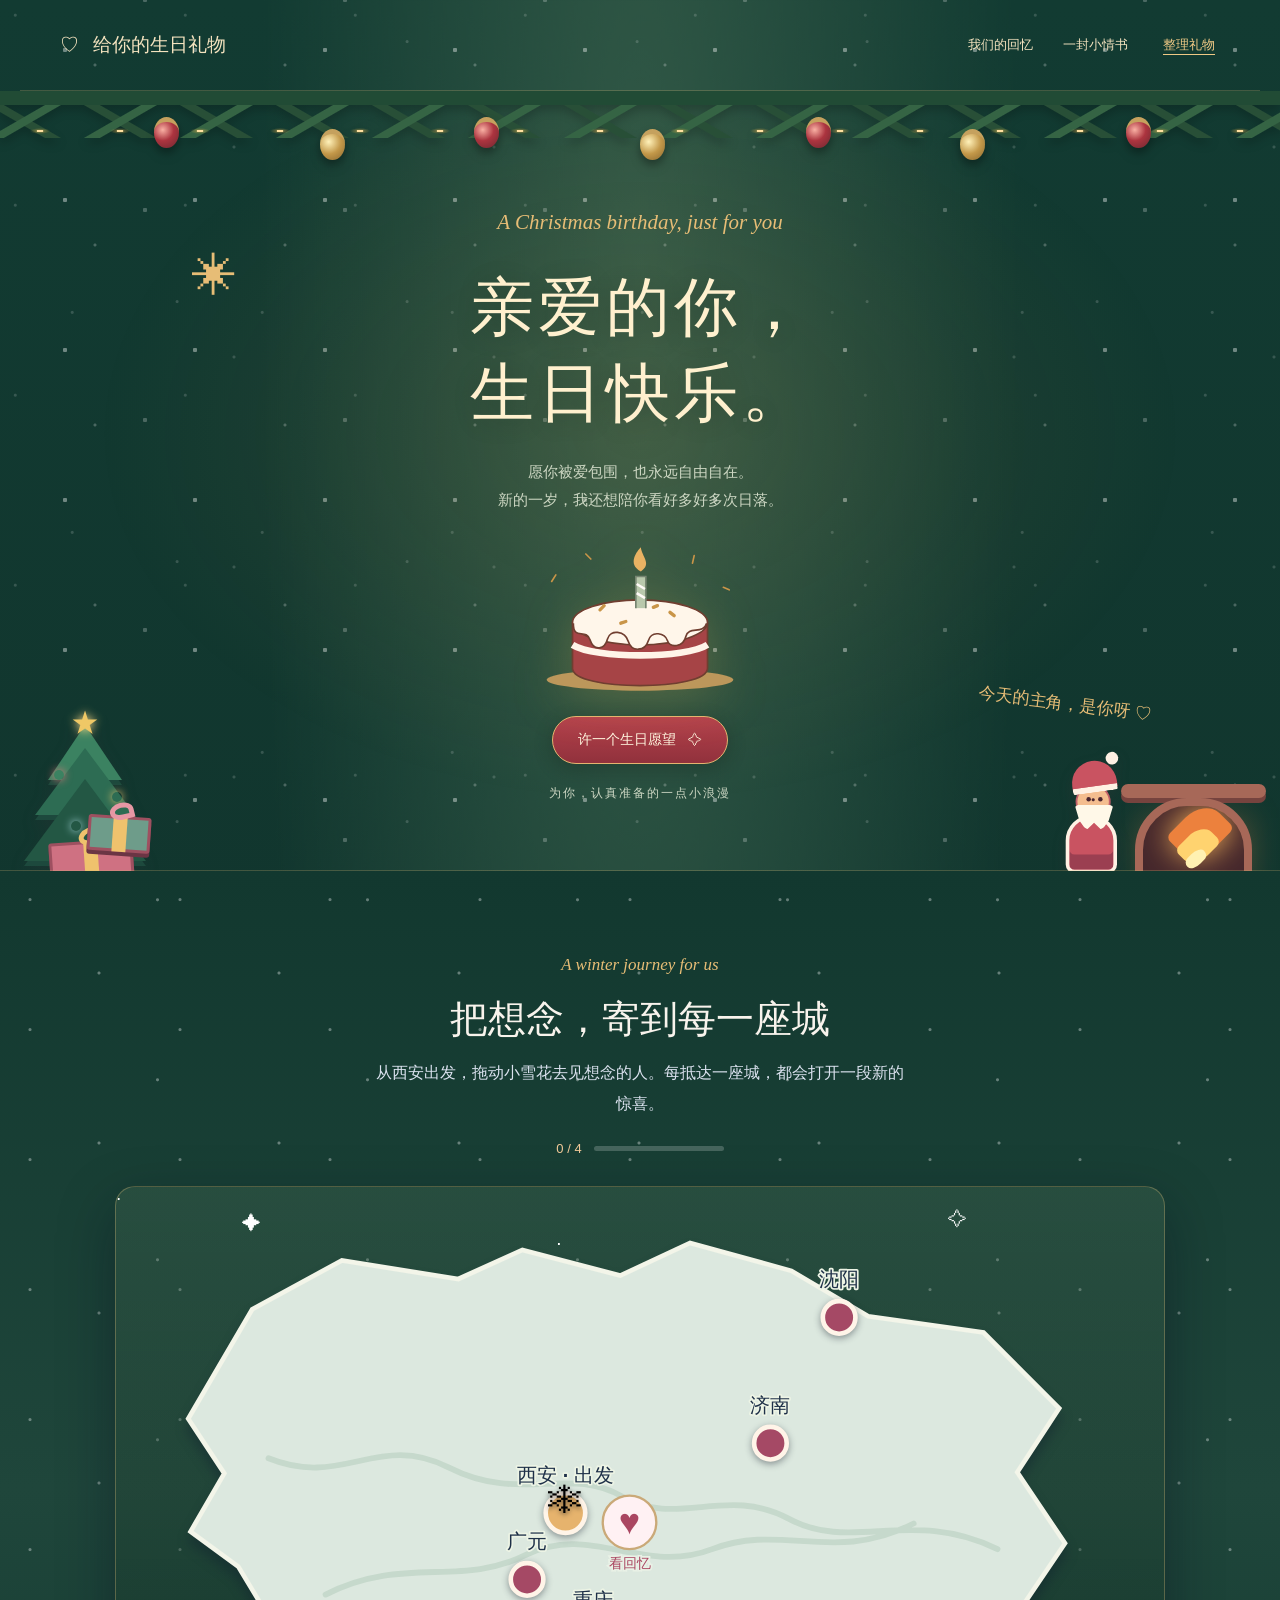
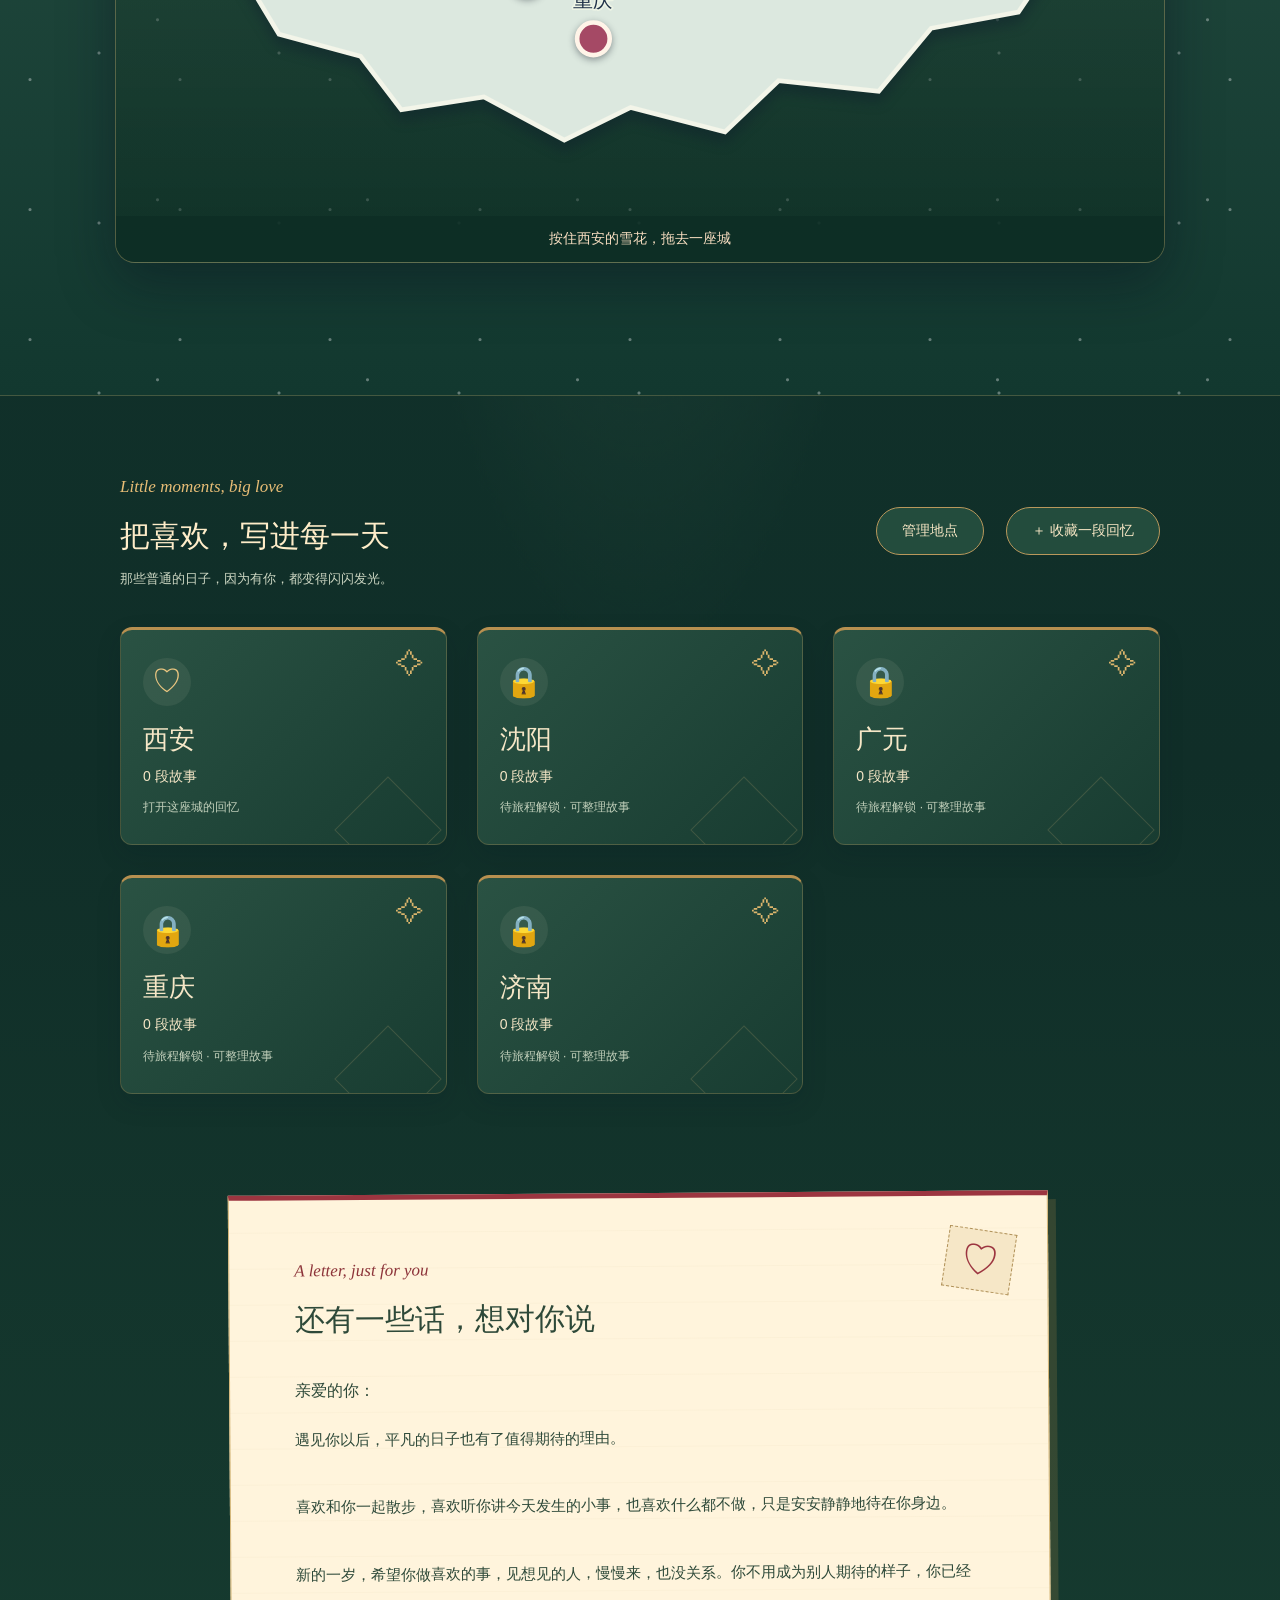
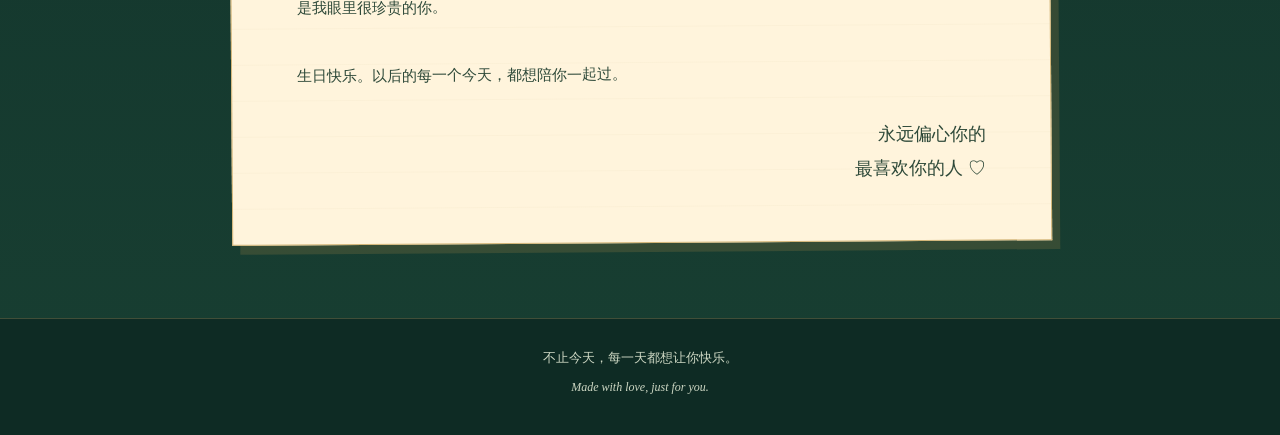
==== index.html @ ed6d3e43 "first" ====
<!doctype html>
<html lang="zh-CN">
<head>
  <meta charset="UTF-8">
  <meta name="viewport" content="width=device-width, initial-scale=1">
  <meta name="theme-color" content="#123b32">
  <title>把喜欢，写进每一天</title>
  <link rel="stylesheet" href="styles.css">
</head>
<body>
  <audio id="birthday-music" src="%E5%A4%AA%E8%81%AA%E6%98%8E-%E9%99%88%E7%BB%AE%E8%B4%9E.mp3" preload="none" loop></audio>
  <button id="music-toggle" class="music-toggle" type="button" hidden aria-label="播放背景音乐" aria-pressed="false">♫ 播放音乐</button>
  <div class="christmas-decor" aria-hidden="true">
    <div class="snow-layer snow-layer-one"></div><div class="snow-layer snow-layer-two"></div>
    <div class="christmas-tree"><span class="tree-star">★</span><i class="tree-layer tree-layer-one"></i><i class="tree-layer tree-layer-two"></i><i class="tree-layer tree-layer-three"></i><b class="tree-trunk"></b><span class="tree-light light-one"></span><span class="tree-light light-two"></span><span class="tree-light light-three"></span><span class="tree-light light-four"></span></div>
    <div class="gift-stack"><span class="gift gift-large"><i></i><b></b></span><span class="gift gift-small"><i></i><b></b></span></div>
    <div class="santa-claus"><span class="santa-hat"></span><span class="santa-face">●</span><span class="santa-beard"></span><span class="santa-body"></span></div>
    <div class="fireplace"><span class="fireplace-mantle"></span><span class="fireplace-opening"><i></i><b></b><em></em></span><span class="fireplace-glow"></span></div>
  </div>
  <header class="topbar"><a class="brand" href="#">♡ &nbsp; 给你的生日礼物</a><nav aria-label="主导航"><a href="#memories">我们的回忆</a><a href="#letter">一封小情书</a><button id="manage" class="quiet editor-only">整理礼物</button></nav></header>
  <main>
    <section class="hero" aria-labelledby="birthday-title">
      <div class="holiday-garland" aria-hidden="true"><span></span><span></span><span></span><span></span><span></span><span></span><span></span></div>
      <span class="tiny-flower" aria-hidden="true">✳</span>
      <p class="handwritten">A Christmas birthday, just for you</p>
      <h1 id="birthday-title"><span id="recipient">亲爱的你</span>，<br>生日快乐。</h1>
      <p id="subtitle" class="subtitle"></p>
      <div class="cake" aria-hidden="true"><svg viewBox="0 0 300 220" fill="none"><ellipse cx="150" cy="193" rx="112" ry="13" fill="#edddd9"/><path d="M69 124v55c0 28 162 28 162 0v-55" fill="#ecc2cc" stroke="#9d6979" stroke-width="2"/><path d="M69 151c27 17 136 17 162 0" stroke="#fff4e8" stroke-width="8"/><ellipse cx="150" cy="124" rx="81" ry="27" fill="#fff6ea" stroke="#9d6979" stroke-width="2"/><path d="M70 125c0 22 15 5 20 20s18 11 21-1 21-10 25 3 20 12 24-1 20-9 23 0 19 8 22-5 21-2 25-16" fill="#fff6ea" stroke="#9d6979" stroke-width="2"/><path d="M145 107V69h12v38" fill="#b9c8ac" stroke="#768571" stroke-width="2"/><path d="m146 78 10 6m-10 5 10 6" stroke="#fffaf7" stroke-width="3"/><path class="flame" d="M151 63c-17-9-4-25 0-29 1 11 14 20 0 29Z" fill="#e9b263"/><path d="m102 109 5-5m79 8 5 4m-64 9 6-2m33-17 5-2" stroke="#b46b81" stroke-width="4" stroke-linecap="round"/><path d="m44 75 5-8m201 15 7 3M91 48l-6-6m130 2-2 9" stroke="#c28a9d" stroke-width="2" stroke-linecap="round"/></svg></div>
      <button id="wish" class="primary">许一个生日愿望 <span aria-hidden="true">✧</span></button>
      <p id="birthday-date" class="date-line"></p>
      <span class="hero-note">今天的主角，是你呀 ♡</span>
    </section>
    <section id="journey" class="journey-section">
      <div class="journey-intro">
        <p class="handwritten small">A winter journey for us</p>
        <h2>把想念，寄到每一座城</h2>
        <p>从西安出发，拖动小雪花去见想念的人。每抵达一座城，都会打开一段新的惊喜。</p>
        <div class="journey-progress" aria-live="polite"><span id="journey-progress-count">0 / 4</span><i><b id="journey-progress-bar"></b></i></div>
      </div>
      <div class="map-shell">
        <div class="map-sky" aria-hidden="true"><span>✦</span><span>·</span><span>✧</span><span>·</span></div>
        <svg id="china-map" class="china-map" viewBox="0 0 900 540" role="group" aria-labelledby="map-title map-desc">
          <title id="map-title">冬日中国旅程地图</title><desc id="map-desc">从西安拖动雪花到沈阳、重庆、广元或济南，触发不同交通工具。</desc>
          <path class="china-land" d="M117 105 194 63 294 79 349 54 433 76 493 48 580 72 646 111 745 125 810 190 774 245 815 306 775 365 700 379 655 433 569 424 523 468 442 447 385 475 316 438 245 449 210 403 140 384 105 326 64 296 93 246 62 199Z"/>
          <path class="map-ridge" d="M131 233c64 26 94-23 155 8s103-2 149 25 90-10 143 19 106-10 179 26M180 350c66-34 116-6 172-34s100 18 160-5 104 13 173-22"/>
          <g class="route-layer" id="route-layer"></g>
          <g id="city-layer"></g>
          <g id="frog-layer"></g>
          <g id="traveller-token" class="traveller-token" transform="translate(386 280)" aria-hidden="true"><circle r="24" fill="transparent" pointer-events="all"/><text text-anchor="middle">❄</text></g>
        </svg>
        <div class="map-instruction" id="map-instruction">按住西安的雪花，拖去一座城</div>
      </div>
      <div id="travel-result" class="travel-result" aria-live="polite"></div>
    </section>
    <section id="cake-station" class="cake-station" hidden>
      <div class="station-copy"><p class="handwritten small">A birthday cake, made by you</p><h2>冬日蛋糕</h2><p>沈阳的雪落下来之前，先亲手完成这块小小的生日蛋糕吧。</p></div>
      <div class="cake-workbench"><div class="cake-workspace-label"><span>冬日甜品台</span><span id="cake-progress">0 / 4 完成</span></div><div id="wish-float-layer" class="wish-float-layer" aria-live="polite"></div><div id="cake-preview" class="cake-preview" aria-label="可互动的立体生日蛋糕"><div class="cake-plate"></div><div class="cake-candle-row" aria-hidden="true"></div><div class="cake-candle-cover" aria-hidden="true"></div><div class="cake-top"><span class="cake-writing"></span></div><div class="cake-layer cake-layer-top"></div><div class="cake-layer cake-layer-middle"></div><div class="cake-layer cake-layer-bottom"></div><div class="cake-cream-piping"></div><div class="cake-decorations"></div></div><div class="cake-tools" role="group" aria-label="蛋糕制作工具"><button type="button" data-cake-action="cream">① 抹奶油</button><button type="button" data-cake-action="flower">② 裱花</button><button type="button" data-cake-action="write">③ 许愿</button><button type="button" data-cake-action="candle">④ 插蜡烛</button></div><div id="cake-write-tools" class="cake-write-tools" hidden><input id="cake-message-input" maxlength="18" placeholder="写下 18 字以内的愿望"><button id="cake-message-apply" type="button" class="outline">许下愿望</button></div><p id="cake-hint" class="cake-hint">先选择工具，再在蛋糕上操作：拖动抹奶油，点击装饰。</p></div>
      <div id="wish-panel" class="wish-panel" hidden><div class="fireworks" aria-hidden="true">✦　✧　✦</div><h2>现在，轮到你许愿了</h2><p>闭上眼睛，把最想实现的愿望交给今晚的星星。</p><button id="make-wish" class="primary" type="button">我许好了 ♡</button><div id="wish-message" class="wish-message"></div></div>
    </section>
    <section id="memories" class="memories section-wrap">
      <div class="section-heading"><div><p class="handwritten small">Little moments, big love</p><h2>把喜欢，写进每一天</h2><p class="muted">那些普通的日子，因为有你，都变得闪闪发光。</p></div><button id="manage-places" class="outline editor-only" type="button">管理地点</button><button id="add-memory" class="outline editor-only">＋ 收藏一段回忆</button></div>
      <div id="gallery" class="gallery"></div>
      <div id="empty" class="empty"><span aria-hidden="true">▧</span><h3>故事的第一页，留给我们</h3><p>放一张喜欢的照片，写下那天的小事。<br>以后再看，还是会忍不住微笑。</p><button id="first-memory" class="quiet editor-only">添加我们的第一张照片</button></div>
    </section>
    <section id="letter" class="letter-section section-wrap"><div class="letter-paper"><span class="letter-stamp" aria-hidden="true">♡</span><p class="handwritten small">A letter, just for you</p><h2>还有一些话，想对你说</h2><p id="letter-greeting"></p><div id="letter-body" class="letter-body"></div><p class="signature">永远偏心你的<br><span id="sender"></span> ♡</p></div></section>
  </main>
  <footer>不止今天，每一天都想让你快乐。<span>Made with love, just for you.</span></footer>
  <dialog id="settings-dialog" aria-labelledby="settings-title"><div class="dialog-top"><h2 id="settings-title">把这份礼物，变成我们的</h2><button class="close" data-close aria-label="关闭">×</button></div><form id="settings-form"><label>她的昵称<input name="recipient" maxlength="30" required></label><label>生日日期<input name="birthday" type="date"></label><label>首页寄语<textarea name="subtitle" maxlength="200" rows="2" required></textarea></label><label>生日信<textarea name="letter" maxlength="5000" rows="7" required></textarea></label><label>你的落款<input name="sender" maxlength="30" required></label><button class="primary" type="submit">保存这份心意</button></form><div class="backup"><h3>好好收藏这份礼物</h3><p class="muted">照片仅保存在当前浏览器。记得备份；发给她时，请导出分享页面。</p><div class="button-row"><button id="export-page" class="outline">导出分享页面</button><button id="export-backup" class="quiet">备份内容</button><button id="import-backup" class="quiet">恢复备份</button></div><input id="backup-file" type="file" accept="application/json,.json" hidden></div></dialog>
  <dialog id="memory-dialog" aria-labelledby="memory-title"><div class="dialog-top"><h2 id="memory-title">收藏一段回忆</h2><button class="close" data-close aria-label="关闭">×</button></div><form id="memory-form"><label>这段回忆属于<select id="memory-place" name="placeId" required></select></label><div class="upload"><label for="photo">追加照片到这个故事</label><input id="photo" type="file" accept="image/jpeg,image/png,image/webp" multiple><p class="muted">每个故事最多 30 张 · 每张最大 15 MB · 再次选择会追加</p><p id="photo-status" role="status"></p><div id="photo-preview" class="photo-preview"></div></div><label>给这段回忆起个名字<input name="title" maxlength="50" placeholder="比如：一起看过的那场日落" required></label><label>那一天（选填）<input name="date" type="date"></label><label>照片背后的小故事<textarea name="story" maxlength="1000" rows="4" placeholder="那天发生了什么？有什么想对她说的话？"></textarea></label><button id="save-memory" class="primary" type="submit">收藏这段回忆</button></form></dialog>
  <dialog id="view-dialog" class="view-dialog" aria-labelledby="view-title"><div class="dialog-top"><h2 id="view-title"></h2><button class="close" data-close aria-label="关闭">×</button></div><button id="back-to-stories" type="button" class="quiet">← 返回地点故事列表</button><div id="view-photos" class="view-photos"></div><p id="view-date" class="muted"></p><p id="view-story" class="story"></p><div class="button-row editor-only"><button id="edit-memory" class="outline">编辑故事</button><button id="delete-memory" class="quiet">删除回忆</button></div></dialog>
  <dialog id="frog-dialog" aria-labelledby="frog-title"><div class="dialog-top"><h2 id="frog-title">旅行青蛙带回了这些回忆</h2><button class="close" data-close aria-label="关闭">×</button></div><button id="city-add-story" type="button" class="outline editor-only">＋ 为这里添加故事</button><div id="frog-memories" class="frog-memories"></div></dialog>
  <dialog id="places-dialog" aria-labelledby="places-title"><div class="dialog-top"><h2 id="places-title">地图上的回忆地点</h2><button class="close" data-close aria-label="关闭">×</button></div><div id="place-list"></div><button id="new-place" type="button" class="outline">＋ 新增地点</button><form id="place-form"><h3 id="place-form-title">新增地点</h3><label>地点名称<input name="name" maxlength="30" required></label><label>到达方式<select name="mode"><option value="train">火车，抵达后出现青蛙</option><option value="plane">飞机，抵达后打开蛋糕台</option><option value="heart">爱心，直接打开回忆</option></select></label><p class="muted">地图坐标：横向 25–875（从左到右），纵向 25–515（从上到下）。修改位置不会改变已有故事。</p><div class="coordinate-fields"><label>横向位置<input name="x" type="number" min="25" max="875" value="500" required></label><label>纵向位置<input name="y" type="number" min="25" max="515" value="300" required></label></div><button type="submit" class="primary">保存地点</button></form></dialog>
  <div id="toast" role="status" aria-live="polite"></div><div id="confetti" aria-hidden="true"></div>
  <script src="gift-sources.js"></script>
  <script src="model.js"></script>
  <script src="app.js"></script>
</body>
</html>
---- styles.css ----
:root{--paper:#fffaf7;--pink:#f8e8ec;--rose:#a54965;--ink:#4d3541;--muted:#796972;--green:#768571;--line:#eadce0;font-family:"Microsoft YaHei","PingFang SC",sans-serif;color:var(--ink);background:var(--paper);font-synthesis:none}*{box-sizing:border-box}html{scroll-behavior:smooth;scroll-padding-top:30px}body{margin:0}button,input,textarea{font:inherit}button,a,input,textarea{-webkit-tap-highlight-color:transparent}button{cursor:pointer}a{color:inherit;text-decoration:none}button{border:0;background:none;color:inherit}button:disabled{opacity:.55;cursor:wait}button:focus-visible,a:focus-visible,input:focus-visible,textarea:focus-visible{outline:3px solid var(--green);outline-offset:5px}h1,h2,h3,p{margin-top:0}h1,h2,h3{font-family:"Songti SC","SimSun",serif;font-weight:400}h2{font-size:30px;line-height:1.4}p{line-height:1.9}header{max-width:1240px;margin:auto;display:flex;justify-content:space-between;align-items:center;padding:26px 40px;border-bottom:1px solid var(--line);gap:20px}.brand{font-family:"Songti SC","SimSun",serif;font-size:19px}nav{display:flex;gap:30px;align-items:center;font-size:13px}.quiet{padding:10px 5px;color:var(--rose);text-decoration:underline;text-underline-offset:5px}.hero{position:relative;text-align:center;padding:65px 24px 58px;background:radial-gradient(ellipse at center,#f8e8ec88,transparent 66%)}.handwritten{font-family:Georgia,serif;font-style:italic;font-size:21px;color:var(--rose);margin-bottom:22px}.small{font-size:17px;margin-bottom:12px}h1{font-size:64px;line-height:1.35;letter-spacing:4px;margin:0 0 20px;overflow-wrap:anywhere}.subtitle{color:var(--muted);font-size:15px;max-width:560px;margin:0 auto;white-space:pre-wrap}.cake{width:250px;margin:4px auto 10px}.primary,.outline{display:inline-flex;justify-content:center;align-items:center;gap:12px;border-radius:30px;padding:14px 25px;font-size:14px}.primary{background:var(--rose);color:white;box-shadow:0 5px 16px #a549651a}.primary:hover{background:#89364f}.outline{border:1px solid #cfacb8;background:#fffaf7}.outline:hover{background:var(--pink)}.date-line{font-size:12px;color:var(--muted);margin:18px 0 0;letter-spacing:2px}.hero-note{position:absolute;right:10%;bottom:155px;transform:rotate(7deg);font-family:"KaiTi",serif;color:var(--rose);font-size:17px}.tiny-flower{position:absolute;left:15%;top:160px;font-size:45px;color:#c3a0ac}.section-wrap{max-width:1120px;margin:auto;padding:62px 40px}.section-heading{display:flex;justify-content:space-between;align-items:center;gap:22px;margin-bottom:35px}.section-heading h2{margin-bottom:10px}.muted{color:var(--muted);font-size:13px}.section-heading p:last-child{margin:0}.gallery{display:grid;grid-template-columns:repeat(3,minmax(0,1fr));gap:30px}.memory-card{background:#fff;padding:13px 13px 23px;box-shadow:0 5px 22px #6342530d;border:1px solid #eee5e4;transform:rotate(-1deg);text-align:left;width:100%;transition:transform .2s}.memory-card:nth-child(2n){transform:rotate(1deg)}.memory-card:hover{transform:rotate(0deg) translateY(-4px)}.memory-card img{width:100%;aspect-ratio:1;object-fit:cover;display:block;background:var(--pink)}.memory-card-media{position:relative}.memory-card-count{position:absolute;right:10px;bottom:10px;background:#4d3541d9;color:#fff;padding:5px 9px;border-radius:20px;font-size:11px}.memory-thumbs{display:flex;gap:5px;margin-top:7px;overflow:hidden}.memory-thumbs img{width:38px;height:38px;aspect-ratio:1;flex:0 0 38px;border:2px solid #fff;object-fit:cover}.photo-preview{display:grid;grid-template-columns:repeat(4,1fr);gap:7px;margin-top:12px}.photo-preview:empty{display:none}.photo-preview img{width:100%;aspect-ratio:1;object-fit:cover;margin:0;border-radius:5px}.view-photos{display:grid;grid-template-columns:repeat(3,minmax(0,1fr));gap:10px;margin-bottom:18px}.view-photos img{width:100%;aspect-ratio:1;object-fit:cover;border-radius:5px;background:var(--pink)}.memory-card h3{font-size:21px;margin:20px 6px 7px;overflow-wrap:anywhere}.memory-card p{margin:0 6px;color:var(--muted);font-size:13px;display:-webkit-box;-webkit-line-clamp:2;-webkit-box-orient:vertical;overflow:hidden;overflow-wrap:anywhere}.memory-card time{display:block;margin:12px 6px 0;font-size:11px;color:var(--rose)}.empty{text-align:center;border:1px dashed #d8bbc6;border-radius:6px;padding:45px 20px;background:#fcf4f4}.empty>span{font-size:42px;color:#b48d9c}.empty h3{font-size:23px;margin:15px 0 8px}.empty p{font-size:14px;color:var(--muted);margin-bottom:12px}.letter-section{padding-top:24px;padding-bottom:75px}.letter-paper{position:relative;max-width:820px;margin:auto;padding:55px 65px;background:#fffefa;border:1px solid #e9e1d8;box-shadow:8px 9px 0 #f1e7e5;transform:rotate(-.4deg)}.letter-paper h2{margin-bottom:35px}.letter-stamp{position:absolute;right:34px;top:34px;font-size:38px;color:var(--rose);border:1px dashed #cda4b2;padding:4px 14px;transform:rotate(9deg)}.letter-body{white-space:pre-wrap;line-height:2.25;font-size:15px;overflow-wrap:anywhere}.signature{text-align:right;font-family:"KaiTi","Songti SC",serif;font-size:18px;margin:28px 0 0;overflow-wrap:anywhere}footer{text-align:center;padding:30px 20px 40px;border-top:1px solid var(--line);font-size:13px;color:var(--muted)}footer span{display:block;font-family:Georgia,serif;font-style:italic;margin-top:13px;font-size:12px}dialog{color:var(--ink);border:1px solid var(--line);border-radius:16px;background:var(--paper);width:min(580px,calc(100% - 28px));max-height:88dvh;padding:28px;box-shadow:0 20px 90px #38202a33}dialog::backdrop{background:#38202a66;backdrop-filter:blur(4px)}.dialog-top{display:flex;align-items:start;justify-content:space-between;gap:20px;margin-bottom:20px}.dialog-top h2{font-size:24px;margin:5px 0}.close{font-size:29px;line-height:1;width:36px;height:36px;flex-shrink:0;border-radius:50%;background:var(--pink)}label{display:block;font-size:13px;margin-bottom:18px}input,textarea{display:block;width:100%;margin-top:8px;border:1px solid #d9c6cd;border-radius:8px;padding:12px;color:var(--ink);background:white}textarea{resize:vertical;line-height:1.7}.upload{padding:18px;border:1px dashed #cfacb8;background:#f8edef;border-radius:10px}.upload input{background:transparent;border:0;padding:8px 0}.upload span{display:block}.upload img{width:100%;max-height:200px;object-fit:contain;margin-top:15px}.backup{border-top:1px solid var(--line);margin-top:28px;padding-top:24px}.backup h3{font-size:20px;margin-bottom:8px}.button-row{display:flex;gap:12px;flex-wrap:wrap}.view-dialog{width:min(760px,calc(100% - 28px))}.view-dialog>img{max-height:55dvh;max-width:100%;display:block;margin:auto;object-fit:contain}.story{white-space:pre-wrap;overflow-wrap:anywhere;font-size:15px}#view-title{overflow-wrap:anywhere}#toast{position:fixed;bottom:25px;left:50%;transform:translateX(-50%);background:var(--ink);color:white;padding:12px 22px;border-radius:12px;max-width:90%;width:max-content;z-index:100;font-size:14px;pointer-events:none}#toast:empty{display:none}#confetti{position:fixed;inset:0;pointer-events:none;overflow:hidden;z-index:101}.confetti-piece{position:absolute;top:-20px;width:9px;height:14px;animation:fall 2.6s ease-in forwards}@keyframes fall{to{transform:translateY(105vh) rotate(500deg)}}[hidden]{display:none!important}body.shared .editor-only{display:none!important}@media(min-width:1400px){.hero{padding-top:80px}}@media(max-width:700px){header{padding:20px;flex-wrap:wrap;gap:14px}nav{gap:20px;font-size:12px;width:100%;justify-content:space-between}.brand{font-size:18px}.hero{padding:45px 20px}h1{font-size:46px;letter-spacing:2px}.hero-note{position:static;display:block;transform:none;margin-top:24px;font-size:14px}.tiny-flower{left:6%;top:120px;font-size:26px}.cake{width:210px}.handwritten{font-size:18px}.section-wrap{padding:40px 23px}.section-heading{display:block}.section-heading .outline{margin-top:18px}h2{font-size:26px}.gallery{grid-template-columns:1fr;gap:26px;max-width:420px;margin:auto}.letter-paper{padding:37px 25px}.letter-paper h2{font-size:23px;padding-right:20px}.letter-stamp{right:18px;top:20px;font-size:24px;padding:3px 9px}.letter-body{font-size:14px}dialog{padding:20px}.dialog-top h2{font-size:21px}.small{font-size:16px}}@media(prefers-reduced-motion:reduce){html{scroll-behavior:auto}*,*::before,*::after{animation:none!important;transition:none!important}}
/* immersive winter journey */
.journey-section{position:relative;overflow:hidden;padding:78px 24px 80px;background:linear-gradient(180deg,#17243b 0%,#243b5c 52%,#17243b 100%);color:#f8f3ec}.journey-section:before{content:"";position:absolute;inset:0;opacity:.35;background:radial-gradient(circle at 20% 22%,#fff 0 1px,transparent 2px),radial-gradient(circle at 75% 16%,#fff 0 1px,transparent 2px),radial-gradient(circle at 55% 60%,#fff 0 1px,transparent 2px);background-size:150px 130px,210px 180px,180px 170px}.journey-intro,.map-shell,.travel-result,.frog{position:relative;z-index:1;max-width:1050px;margin-left:auto;margin-right:auto}.journey-intro{text-align:center}.journey-intro h2{font-size:38px;margin-bottom:12px}.journey-intro>p:not(.handwritten){color:#dce3f0;max-width:540px;margin:0 auto 22px}.journey-progress{display:flex;align-items:center;gap:12px;justify-content:center;color:#f3cb9a;font-size:13px}.journey-progress i{display:block;width:130px;height:5px;background:#ffffff33;border-radius:10px;overflow:hidden}.journey-progress b{display:block;width:0;height:100%;background:#f3cb9a;transition:width .5s}.map-shell{margin-top:30px;max-width:1050px;border:1px solid #ffffff25;border-radius:20px;background:linear-gradient(180deg,#7ba2c633,#17243b55);box-shadow:0 20px 55px #07101e66;overflow:hidden}.map-sky{height:0;position:relative;z-index:2;color:#fff;letter-spacing:40px;font-size:19px}.map-sky span:nth-child(1){position:absolute;left:12%;top:26px}.map-sky span:nth-child(2){position:absolute;left:42%;top:45px}.map-sky span:nth-child(3){position:absolute;right:15%;top:22px}.china-map{display:block;width:100%;height:auto;min-height:300px}.china-land{fill:#dce8df;stroke:#f3f5e9;stroke-width:4;filter:drop-shadow(0 8px 5px #101d2d66)}.map-ridge{fill:none;stroke:#acc6b3;stroke-width:5;stroke-linecap:round;opacity:.45}.city-node{cursor:pointer}.city-node circle{fill:#a54965;stroke:#fff4e8;stroke-width:4;filter:drop-shadow(0 2px 3px #07101e66)}.city-node[data-mode=start] circle{fill:#e6b36d}.city-node.destination:hover circle,.city-node.destination.drag-over circle{fill:#e6b36d;transform:scale(1.2)}.city-node text{fill:#fff;font-size:17px;font-weight:bold;pointer-events:none}.city-node .city-label{font-size:17px;fill:#1e3048;text-shadow:0 1px #fff4e8}.traveller-token{cursor:grab;touch-action:none}.traveller-token text{font-size:30px;filter:drop-shadow(0 2px 2px #1118)}.traveller-token.dragging{cursor:grabbing}.route-line{fill:none;stroke:#f3cb9a;stroke-width:5;stroke-dasharray:12 10;stroke-linecap:round;opacity:.9}.route-line.train{stroke:#efaaa9}.vehicle{font-size:28px;paint-order:stroke;stroke:#fff;stroke-width:3}.vehicle.plane{animation:vehicle-fly 2.8s ease-in-out both}.vehicle.train{animation:vehicle-train 2.5s ease-in-out both}.map-instruction{text-align:center;padding:14px;color:#f8dec1;font-size:14px;background:#101b2c99}.travel-result{text-align:center;min-height:30px;margin-top:22px;font-size:16px;color:#ffe4b4}.travel-result strong{color:#fff}.frog{display:flex;align-items:center;gap:10px;margin-top:20px;border:1px solid #edca8c88;border-radius:25px;padding:8px 18px;background:#314c55;color:#fff2d6;cursor:pointer;opacity:0;transform:translateY(15px);transition:.5s}.frog.visible{opacity:1;transform:translateY(0)}.frog span{font-size:40px}.frog small{font-size:13px}.cake-station{padding:78px 24px;background:linear-gradient(180deg,#202b2b,#4b272d 52%,#241923);color:#fff5e9;text-align:center;position:relative;overflow:hidden}.cake-station:before{content:"";position:absolute;inset:auto 0 0;height:120px;background:radial-gradient(ellipse at 50% 100%,#df765533,transparent 65%)}.cake-station[hidden]{display:none}.station-copy,.cake-workbench,.wish-panel{position:relative;z-index:1}.station-copy h2{font-size:38px;margin-bottom:12px}.station-copy>p:not(.handwritten){color:#ecd9d0}.cake-workbench{max-width:600px;margin:36px auto 0;padding:28px;border:1px solid #f6d4a355;border-radius:20px;background:#f6d4a30f}.cake-preview{position:relative;width:300px;height:230px;margin:auto}.cake-layer{position:absolute;left:32px;width:236px;border:3px solid #7f4554}.cake-layer-bottom{bottom:25px;height:90px;border-radius:8px 8px 28px 28px;background:#d7869b}.cake-layer-top{bottom:95px;height:62px;border-radius:50% 50% 15px 15px;background:#f6e1cd}.cake-top{position:absolute;bottom:128px;left:28px;width:244px;height:45px;border-radius:50%;background:#fff4df;border:3px solid #7f4554;z-index:2}.cake-top:after{content:"";position:absolute;left:25px;right:25px;bottom:-15px;height:25px;background:#fff4df;border-radius:0 0 50% 50%;border-bottom:3px solid #d38b9e}.cake-writing{position:absolute;z-index:3;left:0;right:0;top:11px;color:#a54965;font-family:KaiTi,serif;font-size:17px}.cake-candle-row{position:absolute;z-index:4;bottom:166px;left:65px;right:65px;display:flex;justify-content:space-around}.cake-candle{width:10px;height:40px;border-radius:4px;background:#77a8b4;border:2px solid #fff4df;position:relative}.cake-candle:before{content:"";position:absolute;left:1px;top:-16px;width:5px;height:14px;background:#f3c06e;border-radius:50% 50% 40% 40%}.cake-flower{position:absolute;z-index:5;color:#c65373;font-size:25px;animation:bloom .4s both}.cake-tools{display:flex;justify-content:center;flex-wrap:wrap;gap:10px;margin-top:8px}.cake-tools button{border:1px solid #f3cb9a99;border-radius:20px;color:#ffe4b4;padding:10px 16px}.cake-tools button.done{background:#e6b36d;color:#4b272d}.cake-hint{font-size:13px;color:#f0cfb7}.wish-panel{max-width:650px;margin:44px auto 0;padding:40px 20px;border:1px solid #f3cb9a55;border-radius:20px;background:#291b2999}.wish-panel h2{font-size:30px}.wish-panel>p{color:#eedbd1}.wish-panel[hidden]{display:none}.fireworks{font-size:34px;letter-spacing:12px;color:#f3cb9a;animation:twinkle 1.1s infinite alternate}.wish-message{color:#f3cb9a;margin-top:20px}.frog-memories{display:grid;grid-template-columns:repeat(3,1fr);gap:12px}.frog-memory{border:1px solid #eadce0;background:#fff;padding:7px;border-radius:8px;text-align:left;cursor:pointer}.frog-memory img{width:100%;aspect-ratio:1;object-fit:cover}.frog-memory p{font-size:12px;margin:7px 3px 2px;color:#4d3541;overflow:hidden;white-space:nowrap;text-overflow:ellipsis}@keyframes vehicle-fly{0%{opacity:0;transform:translate(0,0) rotate(-15deg)}15%{opacity:1}100%{transform:translate(0,0) rotate(10deg)}}@keyframes vehicle-train{0%{opacity:0}15%{opacity:1}100%{opacity:1}}@keyframes twinkle{to{transform:scale(1.12);text-shadow:0 0 18px #f3cb9a}}@keyframes bloom{from{transform:scale(0) rotate(-20deg)}to{transform:scale(1) rotate(0)}}
@media(max-width:700px){.journey-section,.cake-station{padding:55px 16px}.journey-intro h2,.station-copy h2{font-size:29px}.china-map{min-height:230px}.city-node .city-label{font-size:14px}.frog-memories{grid-template-columns:repeat(2,1fr)}.cake-workbench{padding:18px 8px}.map-instruction{font-size:13px}}

select{display:block;width:100%;margin-top:8px;border:1px solid #d9c6cd;border-radius:8px;padding:12px;color:var(--ink);background:white}
/* Places, story albums and photo editor */
.place-card{padding:28px 22px;background:#fffdf9;border:1px solid #e0c9c9;border-radius:16px;text-align:left;min-height:210px;box-shadow:0 7px 22px #4d354109}
.place-card:disabled{cursor:default;opacity:.7}.place-card-symbol{font-size:30px}.place-card h3{font-size:26px;margin:16px 0 6px}.place-card p{margin-bottom:8px;font-size:14px}.place-card small{color:#796972;font-size:12px}.section-heading{flex-wrap:wrap}.section-heading>div{flex:1;min-width:240px}
#frog-dialog{width:min(900px,calc(100% - 28px))}#frog-memories{display:grid;grid-template-columns:repeat(2,minmax(0,1fr));gap:24px;margin-top:24px}.story-entry{min-width:0}.story-entry .memory-card{transform:none;height:calc(100% - 45px)}.story-entry .button-row{justify-content:center}.story-entry .memory-card h3{margin-top:15px}.story-entry .memory-card img{aspect-ratio:4/3}
#memory-dialog{width:min(820px,calc(100% - 28px))}.upload{margin-bottom:24px}.upload label{margin-bottom:6px}.photo-preview{grid-template-columns:repeat(3,minmax(0,1fr));align-items:start;gap:12px}.photo-edit{background:#fffaf7;border:1px solid #dac5c9;border-radius:8px;overflow:hidden;padding:7px}.upload .photo-edit img{width:100%;aspect-ratio:1;object-fit:cover;margin:0;border-radius:5px}.photo-edit textarea{font-size:12px;padding:7px;min-width:0}.photo-actions{display:flex;flex-wrap:wrap;gap:2px 8px;margin-top:6px}.photo-actions .quiet{font-size:12px;padding:6px 2px;min-height:30px}.photo-actions [aria-pressed=true]{font-weight:bold;color:#46634e}.photo-actions button:disabled{opacity:.35;cursor:default}#photo-status{font-size:13px;color:#805b6a}
.view-photos{grid-template-columns:repeat(2,minmax(0,1fr));align-items:start;margin-top:16px}.view-photos figure{margin:0;min-width:0}.view-photos img{aspect-ratio:auto;max-height:65dvh;object-fit:contain;display:block;background:#f5ece9}.view-photos figcaption{font-size:13px;padding:9px 3px;line-height:1.7;white-space:pre-wrap;overflow-wrap:anywhere}#back-to-stories{margin-bottom:8px}
.coordinate-fields{display:grid;grid-template-columns:1fr 1fr;gap:16px}.place-manager-row{display:flex;align-items:center;justify-content:space-between;border-bottom:1px solid #eadce0;gap:10px}.place-manager-row span{overflow-wrap:anywhere;font-size:14px}#new-place{margin:20px 0}#place-form h3{font-size:22px}
.china-map{min-height:0;touch-action:pan-y}.traveller-token{touch-action:none}#frog-layer{pointer-events:all}.city-frog,.city-heart{cursor:pointer}.city-frog:focus-visible,.city-heart:focus-visible,.city-node:focus-visible{outline:3px solid #a54965;outline-offset:5px}.city-heart text{fill:#aa4661}.frog-label{fill:#314638;font-size:12px;font-weight:600;paint-order:stroke;stroke:#e9f1e6;stroke-width:3px}.frog-bob{animation:gentle-frog 2.8s ease-in-out 2}.city-frog:hover .frog-bob{filter:drop-shadow(0 0 7px #ebc183)}@keyframes gentle-frog{0%,100%{transform:translateY(0)}50%{transform:translateY(-4px)}}
@media(max-width:700px){#frog-memories{grid-template-columns:1fr;gap:22px}.photo-preview{grid-template-columns:repeat(2,minmax(0,1fr))}.view-photos{grid-template-columns:1fr}.place-card{min-height:170px;padding:23px}.city-node .city-label{font-size:19px}.frog-label{font-size:15px}.china-map{min-width:0}.section-heading .outline{margin-right:8px}#journey{padding-left:8px;padding-right:8px}.map-instruction{padding:12px 8px}.photo-actions .quiet{min-height:36px}}
@media(prefers-reduced-motion:reduce){.frog-bob{animation:none}}

.city-node .city-label{paint-order:stroke;stroke:#edf4e5;stroke-width:3px;stroke-linejoin:round;text-shadow:none}
/* interactive cake studio */
.cake-workbench{max-width:720px}.cake-workspace-label{display:flex;justify-content:space-between;align-items:center;color:#f3cb9a;font-size:13px;letter-spacing:.08em;margin-bottom:5px}.cake-preview{width:380px;height:300px;perspective:900px;cursor:crosshair;user-select:none;touch-action:none;filter:drop-shadow(0 22px 10px #100b1066)}.cake-preview:before{content:"";position:absolute;left:83px;top:44px;width:214px;height:190px;border-radius:50%;background:#ffffff08;transform:rotateX(58deg);box-shadow:inset 0 0 0 1px #f8deb055}.cake-plate{position:absolute;z-index:0;left:34px;bottom:14px;width:312px;height:49px;border-radius:50%;background:linear-gradient(#fff8e8,#d8a5aa);border:3px solid #f6e8cb;box-shadow:0 12px 0 #522c38,0 18px 14px #100b1055}.cake-layer{left:72px;width:236px;transform:rotateX(0deg);box-shadow:inset 0 9px 0 #ffffff1f,inset 0 -12px 0 #713d4e55,0 9px 0 #522c38}.cake-layer-bottom{bottom:52px;height:86px;border-radius:16px 16px 34px 34px;background:linear-gradient(90deg,#b45c78,#e49bae 46%,#b95776);border-width:3px}.cake-layer-middle{bottom:115px;height:70px;border-radius:14px 14px 22px 22px;background:linear-gradient(90deg,#f3c1cb,#fff1dc 50%,#e9a9bc);border:3px solid #9d5368}.cake-layer-top{bottom:166px;left:96px;width:188px;height:55px;border-radius:50% 50% 18px 18px;background:linear-gradient(90deg,#f9e5cb,#fffaf0 50%,#efc8c5);border:3px solid #9d5368;box-shadow:inset 0 -9px #d88aa0,0 6px 0 #6e3d4c}.cake-top{left:90px;bottom:201px;width:200px;height:48px;border-radius:50%;background:radial-gradient(ellipse at 50% 40%,#fffaf1 0 48%,#f2d6bd 52% 100%);border:3px solid #9d5368;box-shadow:0 9px 0 #8d4c61;z-index:3}.cake-top:after{left:22px;right:22px;bottom:-14px;height:20px;background:#fff3de;border-bottom:3px solid #d38b9e}.cake-writing{top:13px;font-size:16px;text-shadow:0 1px #fff}.cake-candle-row{z-index:7;bottom:226px;left:108px;right:108px}.cake-candle{width:12px;height:42px;box-shadow:inset -3px 0 #ffffff44}.cake-candle:before{box-shadow:0 0 10px #f3c06e}.cake-cream-piping{position:absolute;z-index:5;left:102px;bottom:188px;width:176px;height:22px;border-radius:50%;border:6px dotted #fff7e8;opacity:0;transition:.3s;pointer-events:none}.cake-preview.has-cream .cake-cream-piping{opacity:1}.cake-cream-dot{position:absolute;z-index:6;width:20px;height:20px;border-radius:50% 50% 45% 45%;background:radial-gradient(circle at 35% 25%,#fff,#f4d8c5 68%);border:2px solid #d08b9c;pointer-events:none;animation:cream-pop .3s both}.cake-flower{z-index:8;text-shadow:0 2px #fff;font-size:27px;filter:drop-shadow(0 2px 1px #833d59)}.cake-tools button{min-width:120px;transition:.2s}.cake-tools button.active{background:#fff0c8;color:#5c293b;box-shadow:0 0 0 3px #e7b86e55,0 5px 12px #e5b36e44;transform:translateY(-3px)}.cake-tools button.done{background:#6d9a88;color:#fff}.cake-write-tools{display:flex;max-width:410px;margin:15px auto 0;gap:8px}.cake-write-tools input{margin:0;flex:1;background:#fffaf3}.cake-write-tools[hidden]{display:none}.cake-hint{min-height:24px}.cake-preview.tool-write{cursor:text}.cake-preview.tool-candle{cursor:copy}.cake-preview.tool-flower{cursor:cell}.cake-preview.tool-cream{cursor:crosshair}@keyframes cream-pop{from{transform:scale(.2) translateY(5px);opacity:0}to{transform:scale(1);opacity:1}}
@media(max-width:700px){.cake-preview{transform:scale(.82);transform-origin:top center;margin-bottom:-48px}.cake-workspace-label{padding:0 14px}.cake-tools button{min-width:135px}.cake-write-tools{max-width:330px}}
.wish-float-layer{position:absolute;z-index:0;inset:34px 14px 115px;pointer-events:none;overflow:visible}.wish-float{position:absolute;right:18px;top:46%;max-width:185px;padding:11px 14px;color:#ffe5ac;font-family:"KaiTi","Songti SC",serif;font-size:19px;line-height:1.6;text-align:center;transform:rotate(4deg);text-shadow:0 0 12px #f3cb9a99,0 1px #3d1f2c;background:linear-gradient(90deg,transparent,#4f2935aa 12%,#4f2935aa 88%,transparent);animation:wish-rise 1.2s ease-out both}.wish-float:before{content:"?";position:absolute;left:-17px;top:-11px;font-family:Georgia,serif;color:#f3cb9a;font-size:17px}.wish-float:after{content:"?";position:absolute;right:-16px;bottom:-12px;color:#f3cb9a;font-size:15px}.cake-workspace-label,.cake-preview,.cake-tools,.cake-write-tools,.cake-hint{position:relative;z-index:2}@keyframes wish-rise{from{opacity:0;transform:translateY(18px) rotate(4deg);filter:blur(4px)}to{opacity:1;transform:translateY(0) rotate(4deg);filter:blur(0)}}
@media(max-width:700px){.wish-float-layer{inset:28px 4px 105px}.wish-float{right:2px;top:44%;max-width:100px;font-size:14px;padding:7px 8px;line-height:1.45}.wish-float:before{left:-10px}.wish-float:after{right:-9px}}
/* candle insertion: the flame travels from above, then the cake top masks its lower end */
.cake-candle-row{position:absolute;z-index:7;inset:0;left:0;right:0;bottom:auto;height:100%;display:block;pointer-events:none}.cake-candle-row .cake-candle{position:absolute;z-index:7;width:13px;height:44px;margin:0;transform:translateX(-50%) translateY(-88px);transform-origin:50% 100%;border-radius:4px;background:repeating-linear-gradient(135deg,#75a8b4 0 5px,#a9d0cf 5px 9px);border:2px solid #fff4df;box-shadow:inset -3px 0 #ffffff55,0 0 0 1px #73425155}.cake-candle-row .cake-candle:before{left:2px;top:-19px;width:6px;height:16px;box-shadow:0 0 12px #f3c06e;background:radial-gradient(ellipse at 50% 75%,#fff3b0 0 25%,#f3a94f 28% 65%,transparent 68%)}.cake-candle-row .cake-candle.inserted{animation:candle-insert .85s cubic-bezier(.2,.85,.3,1) forwards}.cake-candle-cover{position:absolute;z-index:8;left:90px;bottom:187px;width:200px;height:27px;border-radius:0 0 50% 50%;background:#fff3de;border-bottom:3px solid #d38b9e;box-shadow:0 4px 0 #f8e5ca55;pointer-events:none}.cake-candle-cover:after{content:"";position:absolute;left:16px;right:16px;top:0;border-top:3px dotted #e5a3b2;opacity:.9}@keyframes candle-insert{0%{transform:translateX(-50%) translateY(-88px) rotate(-4deg);opacity:.15}55%{opacity:1}78%{transform:translateX(-50%) translateY(7px) rotate(2deg)}100%{transform:translateX(-50%) translateY(0) rotate(0);opacity:1}}
/* Christmas atmosphere */
body{position:relative;overflow-x:hidden;background:linear-gradient(180deg,#fffaf7 0%,#fff8f5 48%,#f8ece8 100%)}body:before{content:"";position:fixed;z-index:-3;inset:0;background:radial-gradient(circle at 9% 8%,#ffffff 0 1px,transparent 2px),radial-gradient(circle at 77% 16%,#ffffff 0 1px,transparent 2px),radial-gradient(circle at 38% 42%,#ffffff 0 1px,transparent 2px),radial-gradient(circle at 90% 70%,#ffffff 0 1px,transparent 2px);background-size:170px 190px,230px 260px,190px 220px,260px 210px;opacity:.55;pointer-events:none}.christmas-decor{position:fixed;z-index:20;inset:0;pointer-events:none;overflow:hidden}.snow-layer{position:absolute;inset:-25px 0 0;background-image:radial-gradient(circle,#fff 0 2px,transparent 2.5px),radial-gradient(circle,#fff9 0 1px,transparent 2px);background-size:130px 150px,190px 180px;animation:snowfall 18s linear infinite;opacity:.4}.snow-layer-two{background-position:45px -80px;background-size:200px 210px;animation-duration:26s;opacity:.24}.christmas-tree{position:absolute;left:18px;bottom:17px;width:122px;height:172px;filter:drop-shadow(0 7px 8px #49313a26);transform-origin:bottom center;animation:tree-sway 5s ease-in-out infinite}.tree-layer{position:absolute;left:50%;transform:translateX(-50%);display:block;width:0;height:0;border-left:58px solid transparent;border-right:58px solid transparent;border-bottom:78px solid #28604d;filter:drop-shadow(0 5px 0 #1d493d)}.tree-layer-one{top:21px;border-left-width:37px;border-right-width:37px;border-bottom-width:55px;border-bottom-color:#3b8261}.tree-layer-two{top:44px;border-left-width:50px;border-right-width:50px;border-bottom-width:67px;border-bottom-color:#2d6c53}.tree-layer-three{top:75px;border-left-width:61px;border-right-width:61px;border-bottom-width:82px;border-bottom-color:#235744}.tree-trunk{position:absolute;left:51px;bottom:0;width:20px;height:32px;background:#785044;border-radius:2px}.tree-star{position:absolute;z-index:2;top:0;left:50%;transform:translateX(-50%);color:#efc866;font-size:28px;text-shadow:0 0 10px #f5d887}.tree-light{position:absolute;z-index:3;width:10px;height:10px;border-radius:50%;box-shadow:0 0 9px currentColor;animation:tree-blink 1.8s infinite alternate}.light-one{left:30px;top:66px;color:#ef797e}.light-two{right:24px;top:88px;color:#f0ca70;animation-delay:.4s}.light-three{left:47px;top:117px;color:#a9d9df;animation-delay:.8s}.light-four{right:28px;top:133px;color:#e989ab;animation-delay:1.1s}.gift-stack{position:absolute;left:28px;bottom:0;width:126px;height:66px;transform:rotate(-4deg)}.gift{position:absolute;display:block;border:3px solid #9e5060;border-radius:3px;box-shadow:0 4px 0 #6b3544}.gift i{position:absolute;left:50%;top:-3px;bottom:-3px;width:14px;transform:translateX(-50%);background:#efc26d}.gift b{position:absolute;left:50%;top:-20px;width:24px;height:17px;transform:translateX(-50%);border:5px solid #efc26d;border-radius:50% 50% 0 50%;rotate:-18deg}.gift-large{left:23px;bottom:0;width:84px;height:47px;background:#cf7182}.gift-small{right:0;bottom:34px;width:63px;height:36px;background:#6e9c8a;transform:rotate(8deg)}.gift-small b{border-color:#e797a4}.santa-claus{position:absolute;right:22px;bottom:11px;width:86px;height:132px;transform:scale(.9);filter:drop-shadow(0 7px 7px #49313a2e);animation:santa-breathe 3.6s ease-in-out infinite}.santa-face{position:absolute;z-index:4;left:29px;top:35px;width:35px;height:35px;border-radius:50%;background:#f4bd8f;color:#4b2630;text-align:center;font-size:8px;padding-top:11px;box-shadow:0 0 0 2px #c15f69}.santa-face:after{content:"";position:absolute;right:7px;top:12px;width:5px;height:5px;border-radius:50%;background:#4b2630;box-shadow:-13px 0 #4b2630}.santa-hat{position:absolute;z-index:5;left:22px;top:7px;width:50px;height:35px;border-radius:55px 55px 5px 5px;background:#c95361;transform:rotate(-8deg);border-bottom:7px solid #fff1e4}.santa-hat:before{content:"";position:absolute;right:-5px;top:-7px;width:14px;height:14px;border-radius:50%;background:#fff1e4}.santa-beard{position:absolute;z-index:5;left:26px;top:56px;width:43px;height:28px;background:#fff8e8;border-radius:6px 6px 28px 28px;clip-path:polygon(0 0,100% 0,88% 62%,70% 100%,50% 70%,30% 100%,12% 62%)}.santa-body{position:absolute;left:16px;bottom:0;width:57px;height:65px;background:#c95361;border-radius:29px 29px 10px 10px;border:4px solid #fff1e4;box-shadow:inset 0 -17px #9b3f51}.fireplace{position:absolute;right:0;bottom:-7px;width:145px;height:116px;display:none}.fireplace-mantle{position:absolute;top:8px;left:0;width:145px;height:14px;border-radius:8px;background:#a76858;box-shadow:0 5px #76433e}.fireplace-opening{position:absolute;left:14px;top:22px;width:117px;height:94px;border-radius:52px 52px 0 0;background:#45272c;border:8px solid #a76858;overflow:hidden}.fireplace-opening i,.fireplace-opening b,.fireplace-opening em{position:absolute;bottom:9px;left:50%;display:block;transform:translateX(-50%);border-radius:50% 6px 50% 6px;rotate:45deg}.fireplace-opening i{width:42px;height:55px;background:#ec813d;box-shadow:0 0 30px #f7b55b}.fireplace-opening b{width:27px;height:39px;background:#ffd36f}.fireplace-opening em{width:13px;height:23px;background:#fff1b2}.fireplace-glow{position:absolute;z-index:-1;left:22px;top:42px;width:105px;height:65px;background:#ef8b4555;filter:blur(16px);animation:fire-glow 1.8s ease-in-out infinite alternate}
@keyframes snowfall{to{transform:translateY(180px)}}@keyframes tree-sway{0%,100%{rotate:-1deg}50%{rotate:1deg}}@keyframes tree-blink{to{opacity:.35;transform:scale(.7)}}@keyframes santa-breathe{0%,100%{translate:0 0}50%{translate:0 -4px}}@keyframes fire-glow{to{opacity:.55;transform:scale(1.1)}}
@media(min-width:1100px){.fireplace{display:block}}
@media(max-width:700px){.christmas-tree{left:-11px;bottom:5px;transform:scale(.7);transform-origin:bottom left}.gift-stack{left:4px;bottom:-3px;transform:scale(.7) rotate(-4deg);transform-origin:bottom left}.santa-claus{right:-16px;bottom:2px;transform:scale(.62);transform-origin:bottom right}.christmas-decor{z-index:3}.snow-layer{opacity:.25}.journey-section,.cake-station,.section-wrap,header,footer{position:relative;z-index:4}}
@media(prefers-reduced-motion:reduce){.snow-layer,.christmas-tree,.santa-claus,.tree-light,.fireplace-glow{animation:none}}

/* Unified Christmas palette: evergreen room, candlelight and cranberry accents. */
:root{--paper:#fff6e6;--pink:#f1e3c9;--rose:#9c3540;--ink:#243e33;--muted:#626b59;--green:#376b4d;--line:#d8c5a0;background:#123b32}
body{background:radial-gradient(ellipse at 50% 8%,#315846 0,transparent 42%),linear-gradient(180deg,#123b32,#102e28 65%,#183f32);color:#fff3da}
body:before{z-index:0;opacity:.16}
.topbar,main,footer{position:relative;z-index:1}
.topbar{border-color:#d8b77640;color:#f4e3bf;background:transparent}
.topbar .quiet{color:#efc985}
.hero{padding-top:112px;padding-bottom:65px;overflow:hidden;background:radial-gradient(ellipse at 50% 44%,#b7924824,transparent 60%);border-bottom:1px solid #d8b77640}
.hero h1{color:#fff0ce;text-shadow:0 3px 24px #0003}
.handwritten,.hero-note,.tiny-flower{color:#e7bd76}
.subtitle,.date-line,.memories .muted,footer{color:#cdd7c3}
.hero .cake{filter:drop-shadow(0 8px 24px #efbd4933)}
.hero .cake svg [fill="#ecc2cc"]{fill:#a64446}
.hero .cake svg [stroke="#9d6979"]{stroke:#703e30}
.hero .cake svg [stroke="#b46b81"],.hero .cake svg [stroke="#c28a9d"]{stroke:#c99548}
.hero .cake svg [fill="#edddd9"]{fill:#bc975b}
.primary{background:linear-gradient(#b4424c,#91313c);border:1px solid #e5b36f;box-shadow:0 5px 20px #0003;color:#fff5df}
.primary:hover{background:#bd4d54}
.outline{background:#234c3d;color:#f8e7c5;border-color:#b9985c}
.outline:hover{background:#345e49}
.journey-section{background:linear-gradient(180deg,#12382f,#1f463b 55%,#12382f);border-bottom:1px solid #d8b77640}
.map-shell{background:linear-gradient(#51745b44,#0b291e88);border-color:#d8b77655}
.map-instruction{background:#0d2d25cc}
.cake-station{background:radial-gradient(ellipse at 50% 65%,#75433566,transparent 70%),#14392f;border-bottom:1px solid #d8b77640}
.memories{padding-top:75px;padding-bottom:75px}
.memories h2{color:#ffedc9}
.place-card{position:relative;overflow:hidden;color:#f6e7c7;background:linear-gradient(135deg,#2a5243,#183c31);border:1px solid #ad8c534f;border-top:3px solid #b79050;box-shadow:0 10px 25px #061e2526;border-radius:12px}
.place-card:after{content:"✧";position:absolute;right:22px;top:19px;color:#dbb56c;font-size:28px}
.place-card:before{content:"";position:absolute;right:20px;bottom:-24px;width:74px;height:74px;border:1px solid #d5b47930;transform:rotate(45deg);pointer-events:none}
.place-card small{color:#c2d0bb}
.place-card:hover:not(:disabled){background:linear-gradient(135deg,#355e49,#224b3b);border-color:#dbb56c}
.place-card-symbol{display:inline-flex;align-items:center;justify-content:center;width:48px;height:48px;border-radius:50%;background:#fff0cc12;color:#edc781}
.memory-card,.empty,.photo-edit{background:#fff6e6;border-color:#dbc49a;color:var(--ink)}
.letter-paper{background:repeating-linear-gradient(0deg,transparent 0 35px,#b3955a0b 35px 36px),#fff4dc;border:1px solid #d3b577;border-top:5px solid #9c3540;color:#2e4939;box-shadow:8px 9px 0 #b08b4b35}
.letter-paper .handwritten{color:#8d343a}
.letter-stamp{color:#9c3540;border-color:#b09159;background:#f6e7c7}
footer{border-color:#d8b77640;background:#0e2b24}
dialog{background:#fff6e6;border:1px solid #b8995f;color:#243e33}
dialog .outline{background:#234c3d;color:#fff2d5}
dialog .muted,.memory-card p{color:#626b59}
.close,.upload{background:#efe3ca}
.upload{border-color:#b8995f}
button:focus-visible,a:focus-visible{outline-color:#dda94c}
.holiday-garland{position:absolute;top:0;left:0;width:100%;height:76px;pointer-events:none;border-top:14px solid #214b35;background:repeating-linear-gradient(150deg,transparent 0 22px,#356444 23px 30px,transparent 31px 48px),repeating-linear-gradient(30deg,transparent 0 22px,#284f37 23px 30px,transparent 31px 48px);background-size:100% 33px;background-repeat:no-repeat;filter:drop-shadow(0 5px 5px #0003)}
.holiday-garland:after{content:"";position:absolute;top:14px;left:0;right:0;height:25px;background:radial-gradient(ellipse,#ffe0a0 0 3px,#edb54a55 4px,transparent 10px) 0 0/80px 24px repeat-x}
.holiday-garland span{position:absolute;left:12%;top:12px;width:25px;height:31px;border-radius:50%;background:radial-gradient(circle at 35% 30%,#f9b0a3,#ac343f 45%,#6b2830);border-top:5px solid #c5a15e;box-shadow:0 4px 9px #0003}
.holiday-garland span:nth-child(2){left:25%;top:24px}
.holiday-garland span:nth-child(3){left:37%}
.holiday-garland span:nth-child(4){left:50%;top:24px}
.holiday-garland span:nth-child(5){left:63%}
.holiday-garland span:nth-child(6){left:75%;top:24px}
.holiday-garland span:nth-child(7){left:88%}
.holiday-garland span:nth-child(even){background:radial-gradient(circle at 35% 30%,#fff1b9,#c39849 50%,#89672f)}
.christmas-decor{z-index:0}
.christmas-tree{left:24px;bottom:24px}
.gift-stack{left:26px;bottom:12px}
.santa-claus{right:147px;bottom:20px}
.fireplace{right:14px;bottom:8px}
@media(min-width:1400px){.christmas-tree{transform:scale(1.3);transform-origin:bottom left}.gift-stack{transform:scale(1.15)}}
@media(max-width:700px){
  .hero{padding-top:96px;padding-bottom:50px}
  .hero h1{font-size:42px}
  .hero-note{color:#e7bd76}
  .holiday-garland span{width:18px;height:24px}
  .memories{padding-top:48px;padding-bottom:48px}
  .christmas-decor{z-index:0}
  .christmas-tree{left:-12px;bottom:7px;transform:scale(.7)}
  .gift-stack{left:0;bottom:0;transform:scale(.7)}
  .santa-claus{right:5px;bottom:8px;transform:scale(.65)}
  .letter-paper{box-shadow:4px 5px 0 #b08b4b35}
  .cake-preview{left:50%;margin-left:-190px;margin-right:0}
}
.music-toggle{position:fixed;right:18px;top:100px;z-index:30;padding:10px 16px;border:1px solid #c6a060;border-radius:24px;background:#173f34;color:#ffe9bd;box-shadow:0 4px 16px #0003;font-size:13px}
@media(max-width:700px){.music-toggle{top:auto;bottom:18px;right:12px}}
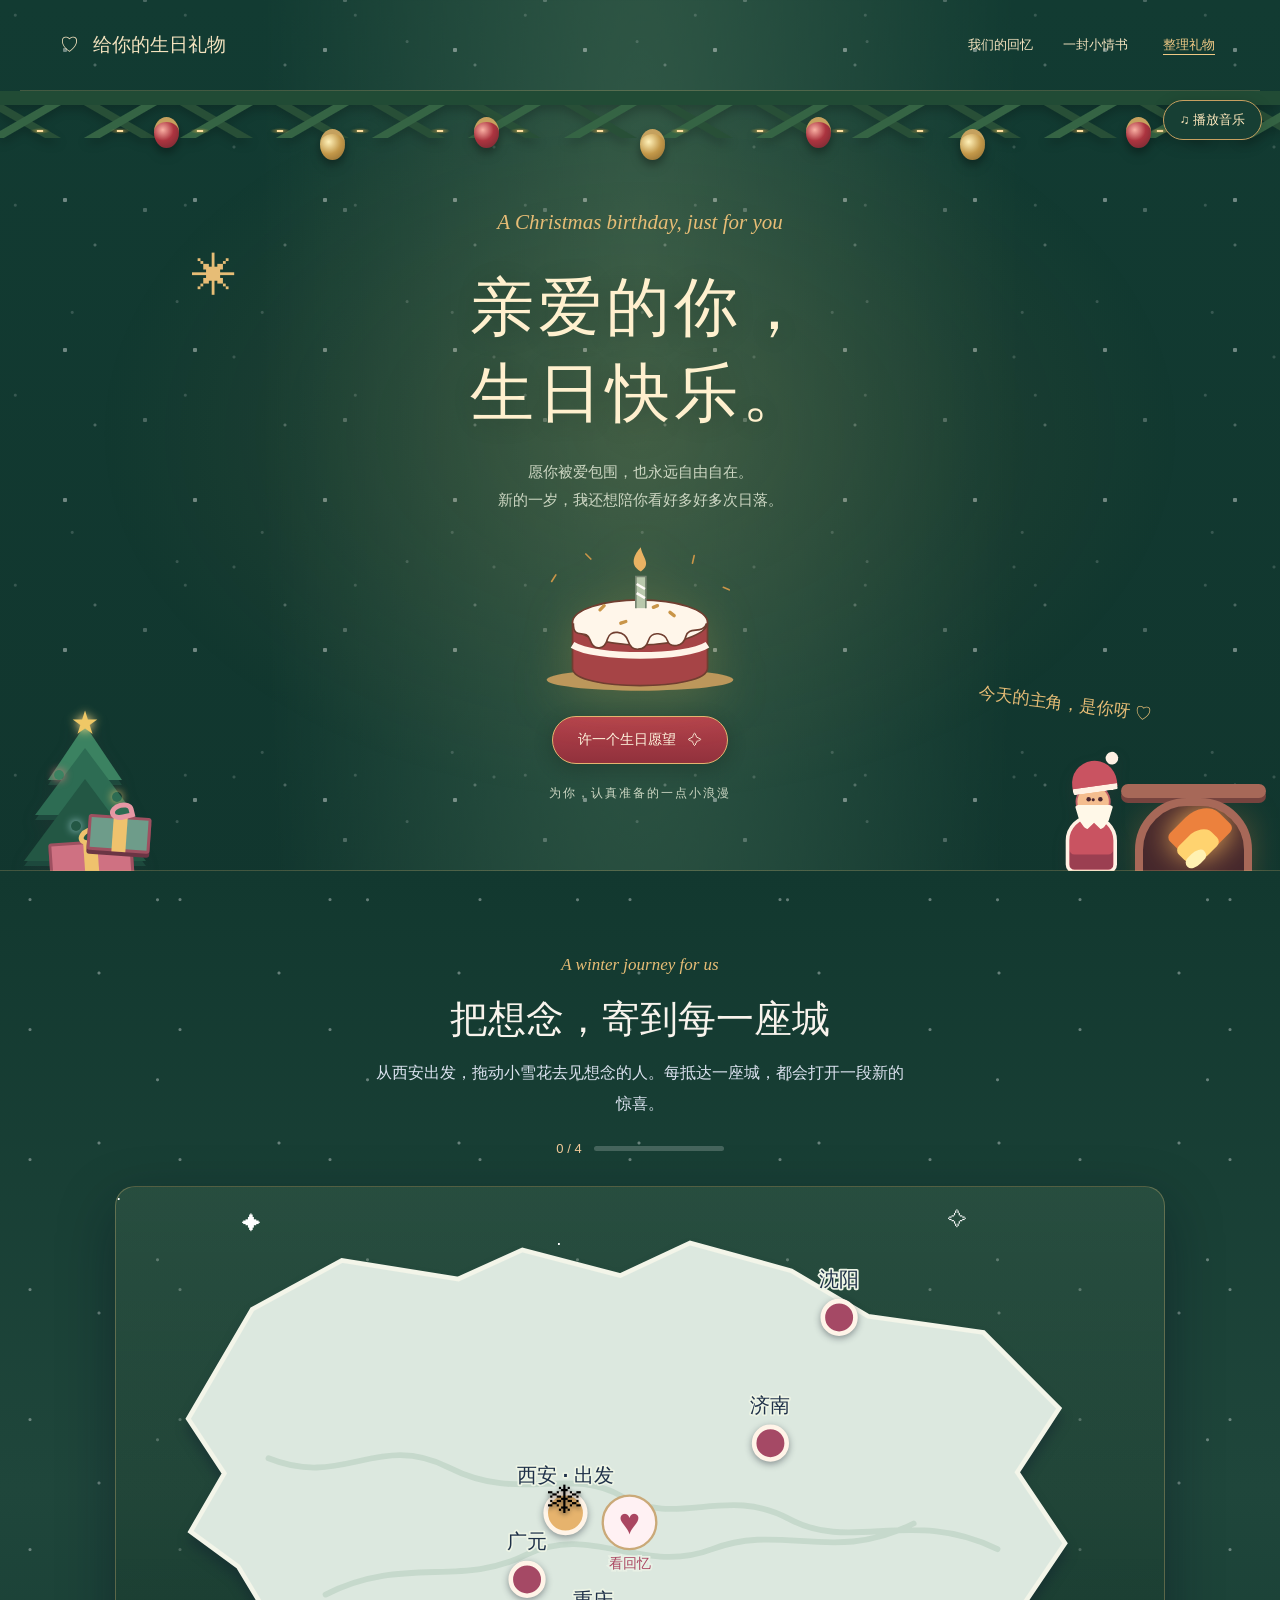
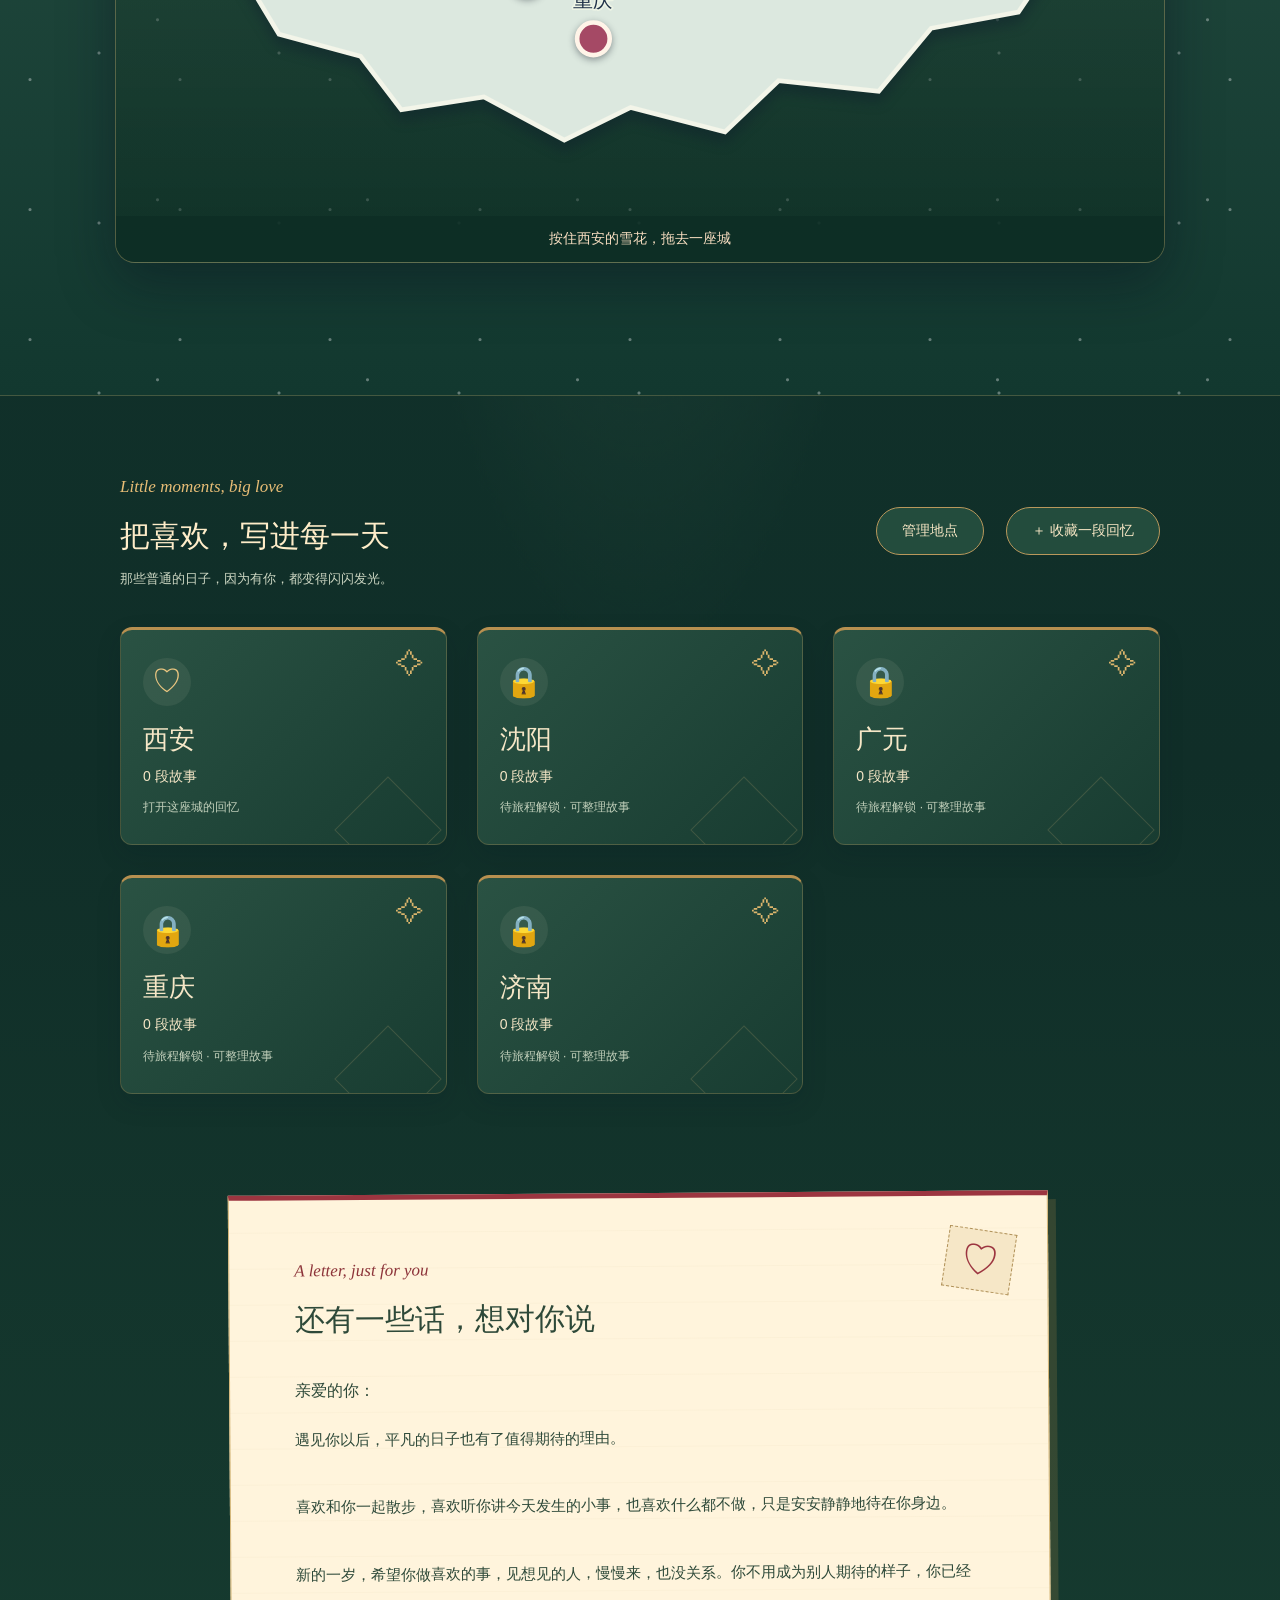
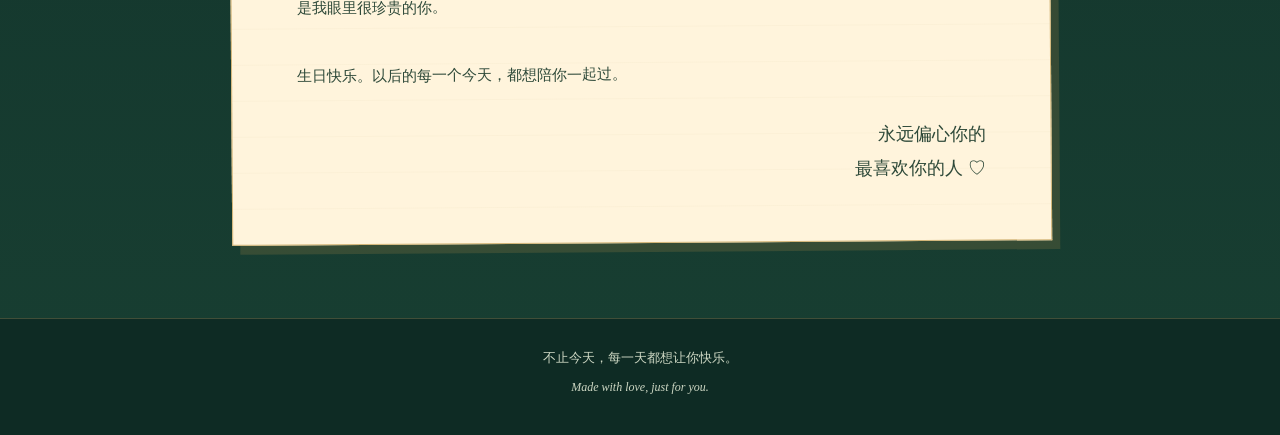
==== commit e3e6a6a0: "Load export assets on demand and support published memory snapshots" ====
--- a/index.html
+++ b/index.html
@@ -8,7 +8,7 @@
   <link rel="stylesheet" href="styles.css">
 </head>
 <body>
-  <audio id="birthday-music" src="%E5%A4%AA%E8%81%AA%E6%98%8E-%E9%99%88%E7%BB%AE%E8%B4%9E.mp3" preload="none" loop></audio>
+  <audio id="birthday-music" src="%E5%A4%AA%E8%81%AA%E6%98%8E-%E9%99%88%E7%BB%AE%E8%B4%9E.mp3" preload="metadata" playsinline loop></audio>
   <button id="music-toggle" class="music-toggle" type="button" hidden aria-label="播放背景音乐" aria-pressed="false">♫ 播放音乐</button>
   <div class="christmas-decor" aria-hidden="true">
     <div class="snow-layer snow-layer-one"></div><div class="snow-layer snow-layer-two"></div>
@@ -71,7 +71,7 @@
   <dialog id="frog-dialog" aria-labelledby="frog-title"><div class="dialog-top"><h2 id="frog-title">旅行青蛙带回了这些回忆</h2><button class="close" data-close aria-label="关闭">×</button></div><button id="city-add-story" type="button" class="outline editor-only">＋ 为这里添加故事</button><div id="frog-memories" class="frog-memories"></div></dialog>
   <dialog id="places-dialog" aria-labelledby="places-title"><div class="dialog-top"><h2 id="places-title">地图上的回忆地点</h2><button class="close" data-close aria-label="关闭">×</button></div><div id="place-list"></div><button id="new-place" type="button" class="outline">＋ 新增地点</button><form id="place-form"><h3 id="place-form-title">新增地点</h3><label>地点名称<input name="name" maxlength="30" required></label><label>到达方式<select name="mode"><option value="train">火车，抵达后出现青蛙</option><option value="plane">飞机，抵达后打开蛋糕台</option><option value="heart">爱心，直接打开回忆</option></select></label><p class="muted">地图坐标：横向 25–875（从左到右），纵向 25–515（从上到下）。修改位置不会改变已有故事。</p><div class="coordinate-fields"><label>横向位置<input name="x" type="number" min="25" max="875" value="500" required></label><label>纵向位置<input name="y" type="number" min="25" max="515" value="300" required></label></div><button type="submit" class="primary">保存地点</button></form></dialog>
   <div id="toast" role="status" aria-live="polite"></div><div id="confetti" aria-hidden="true"></div>
-  <script src="gift-sources.js"></script>
+  <script src="published-data.js"></script>
   <script src="model.js"></script>
   <script src="app.js"></script>
 </body>
